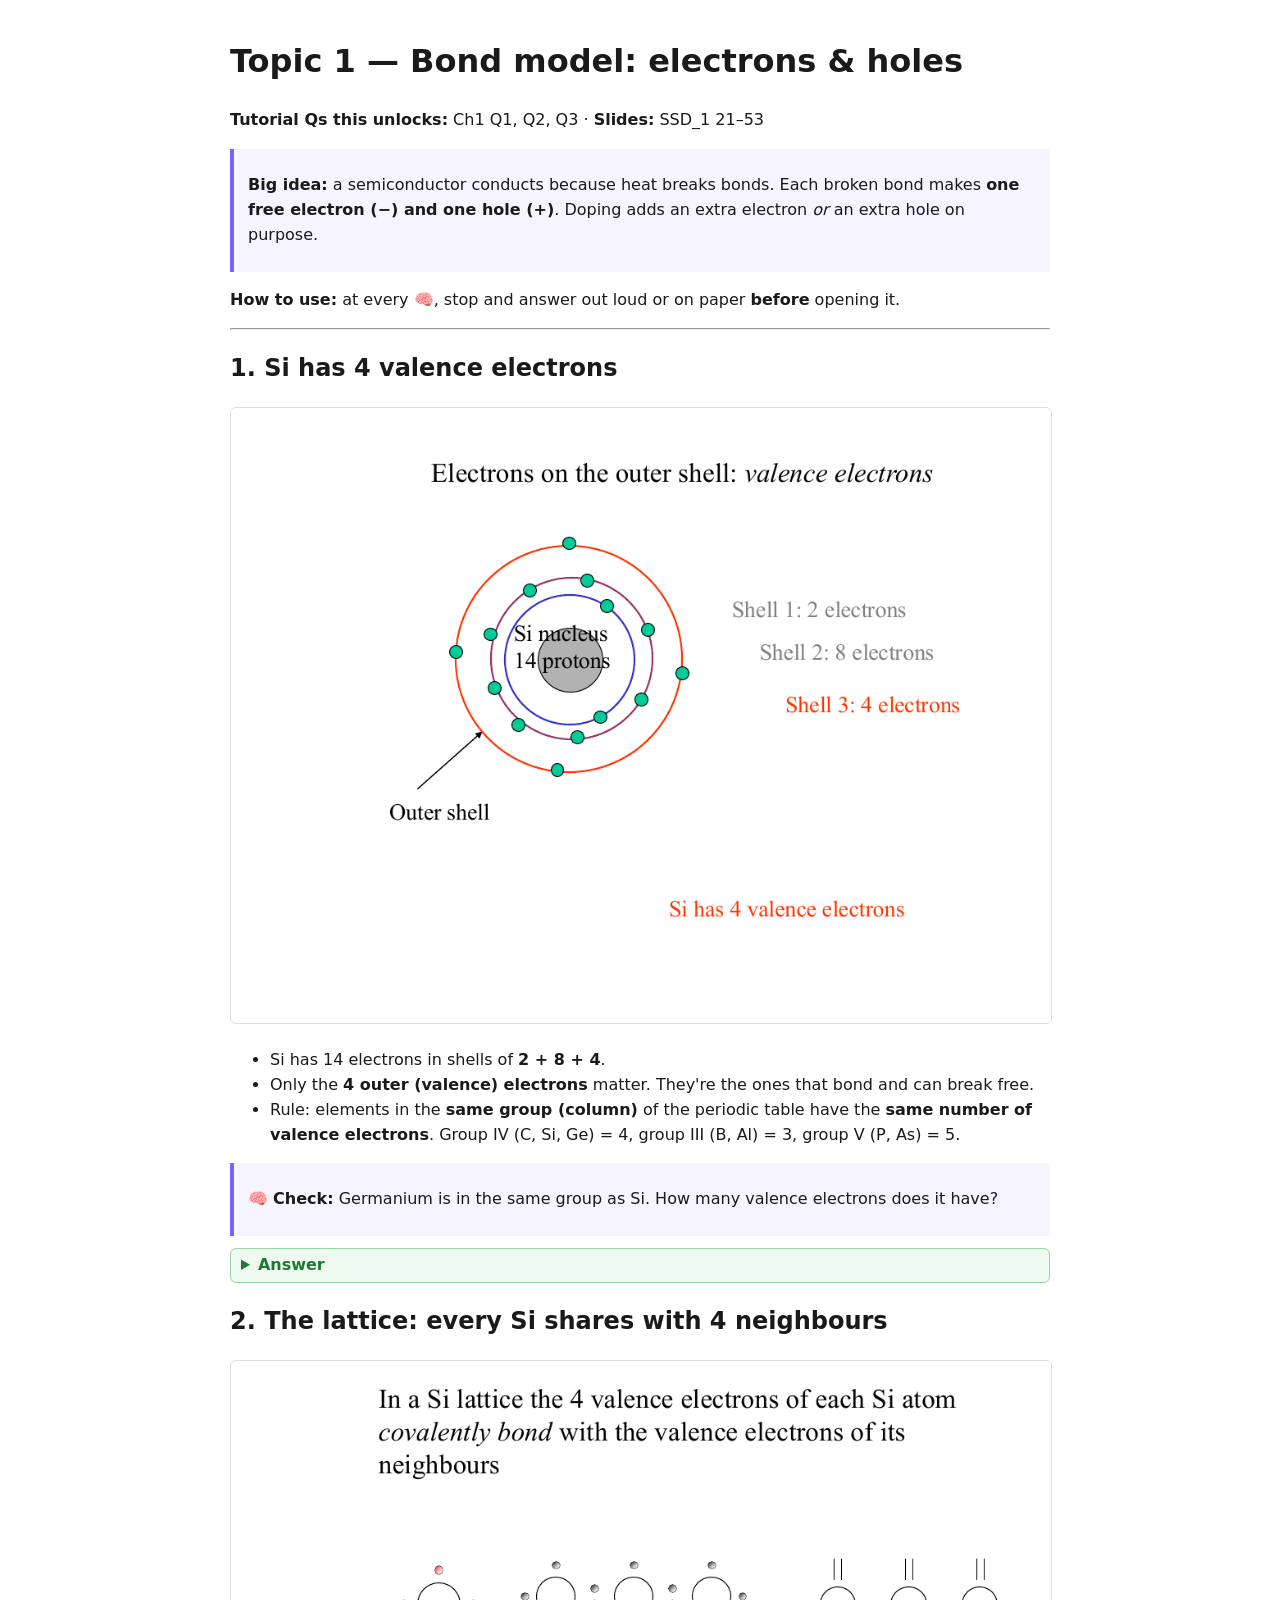
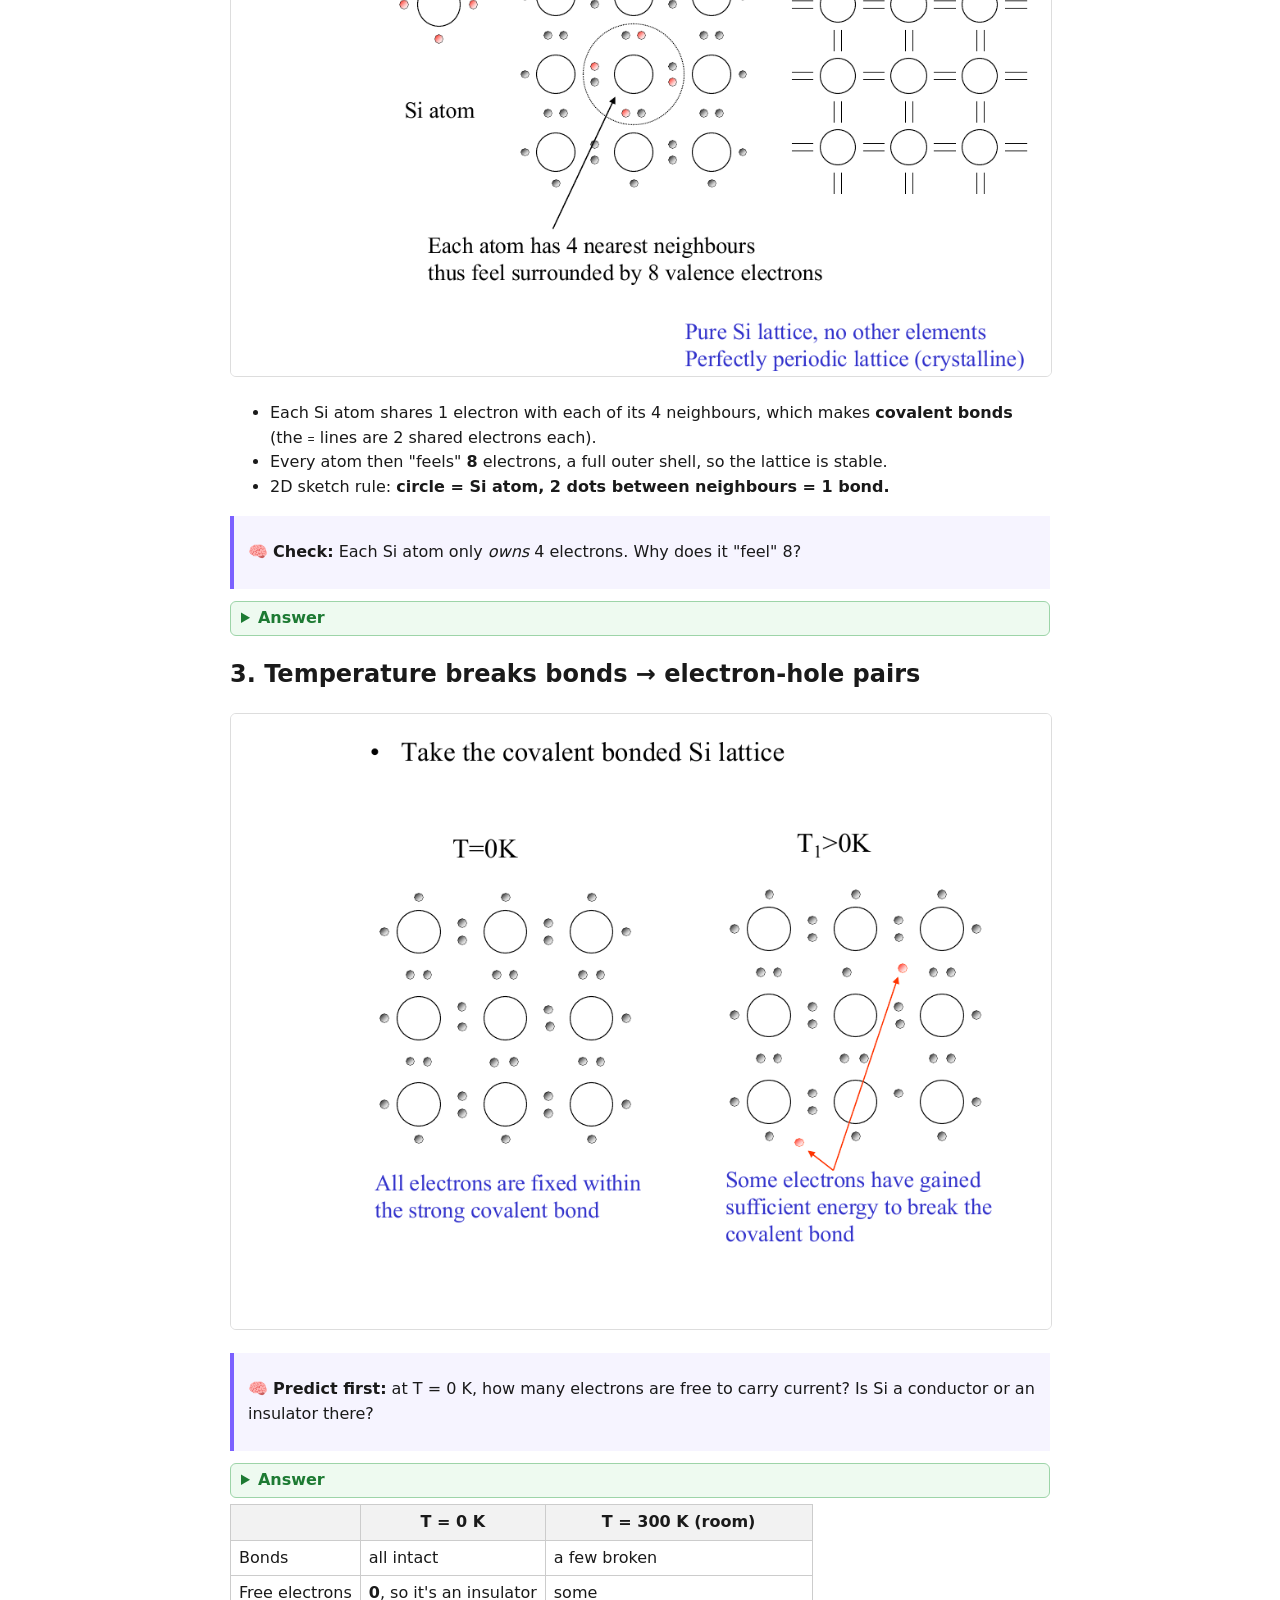
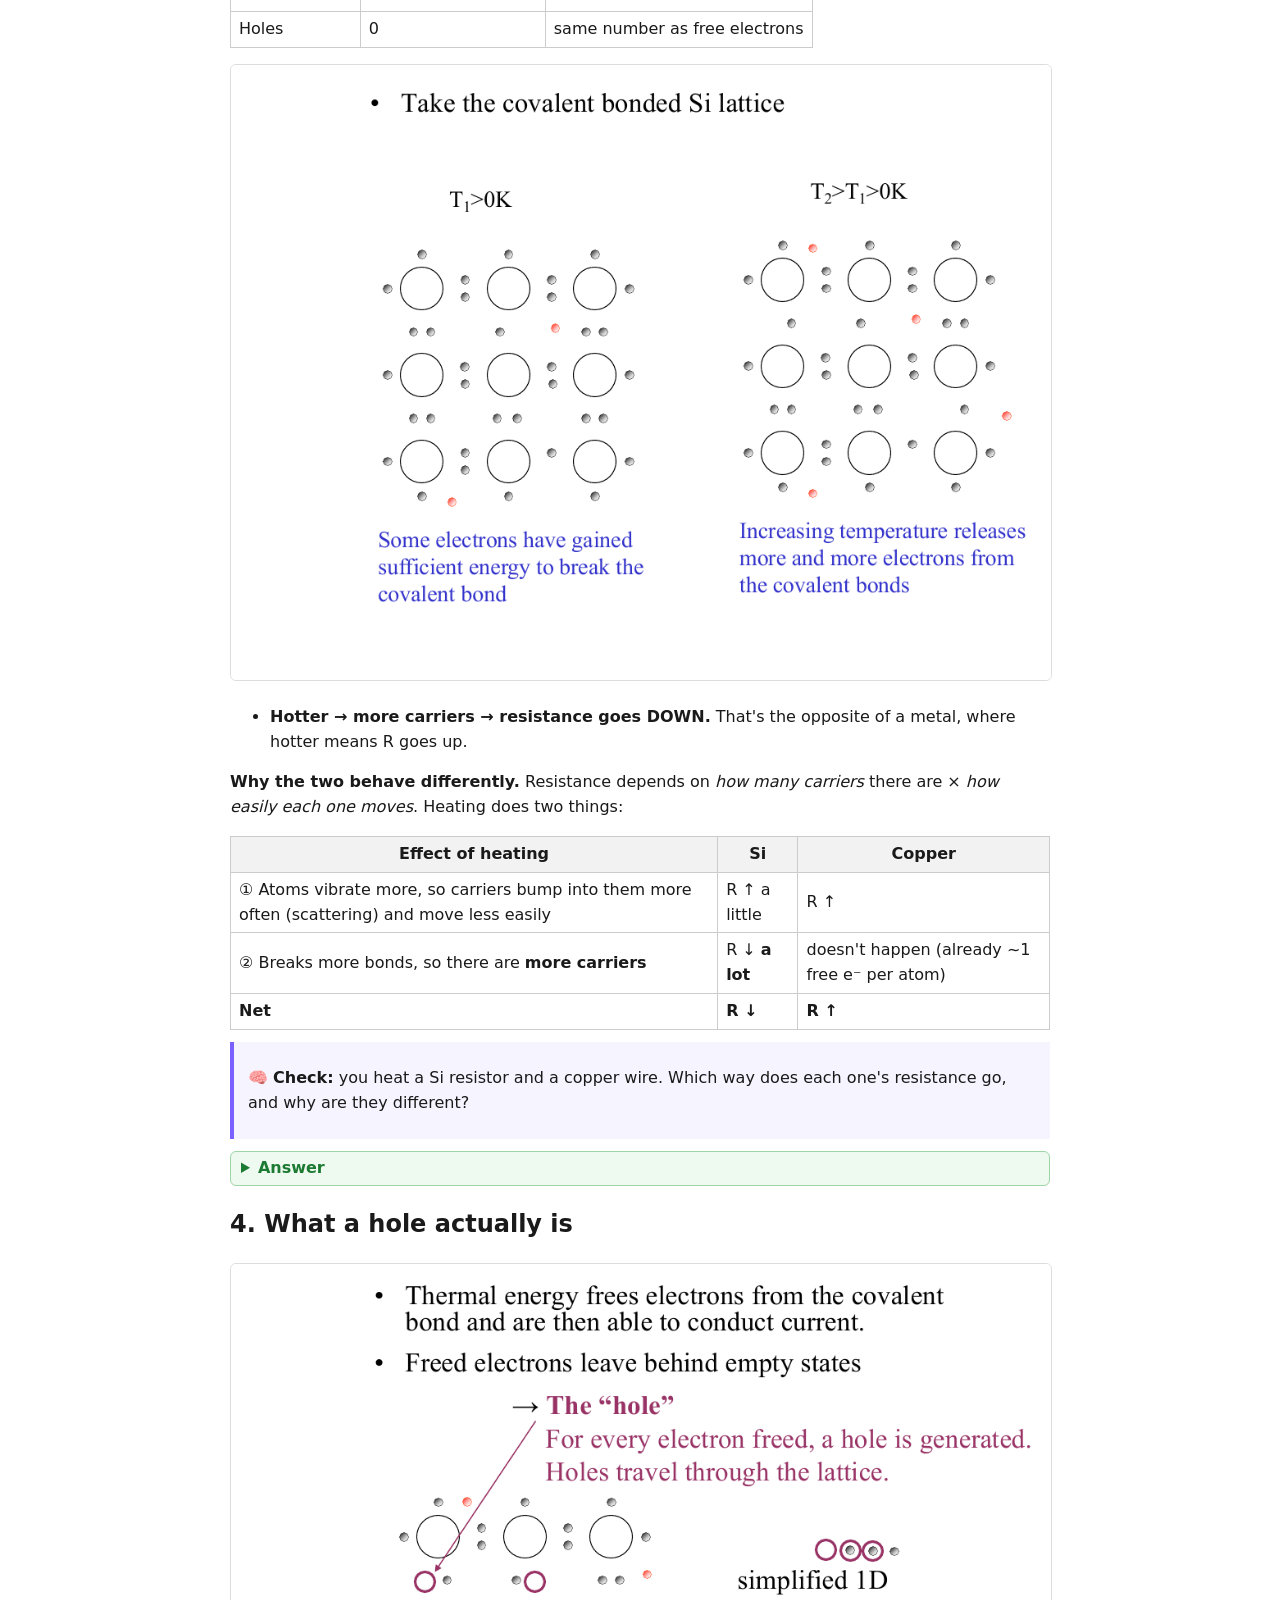
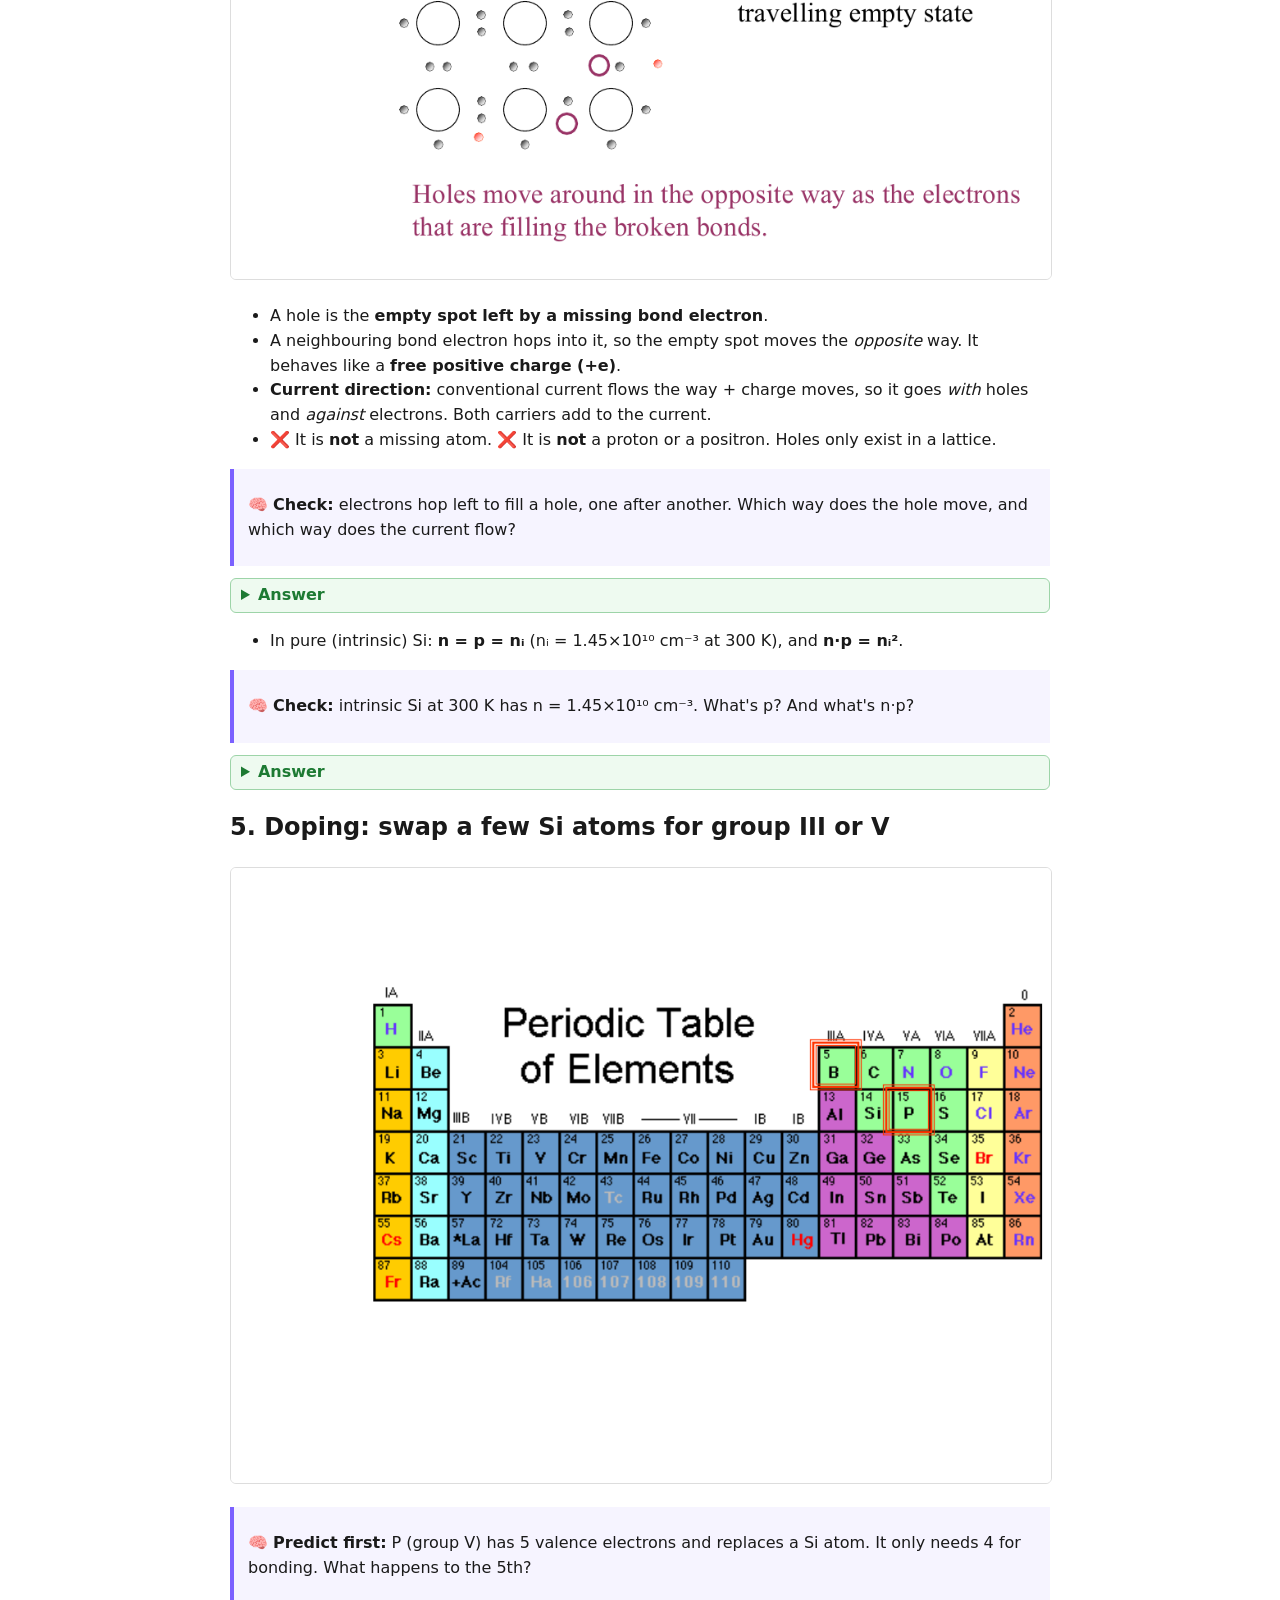
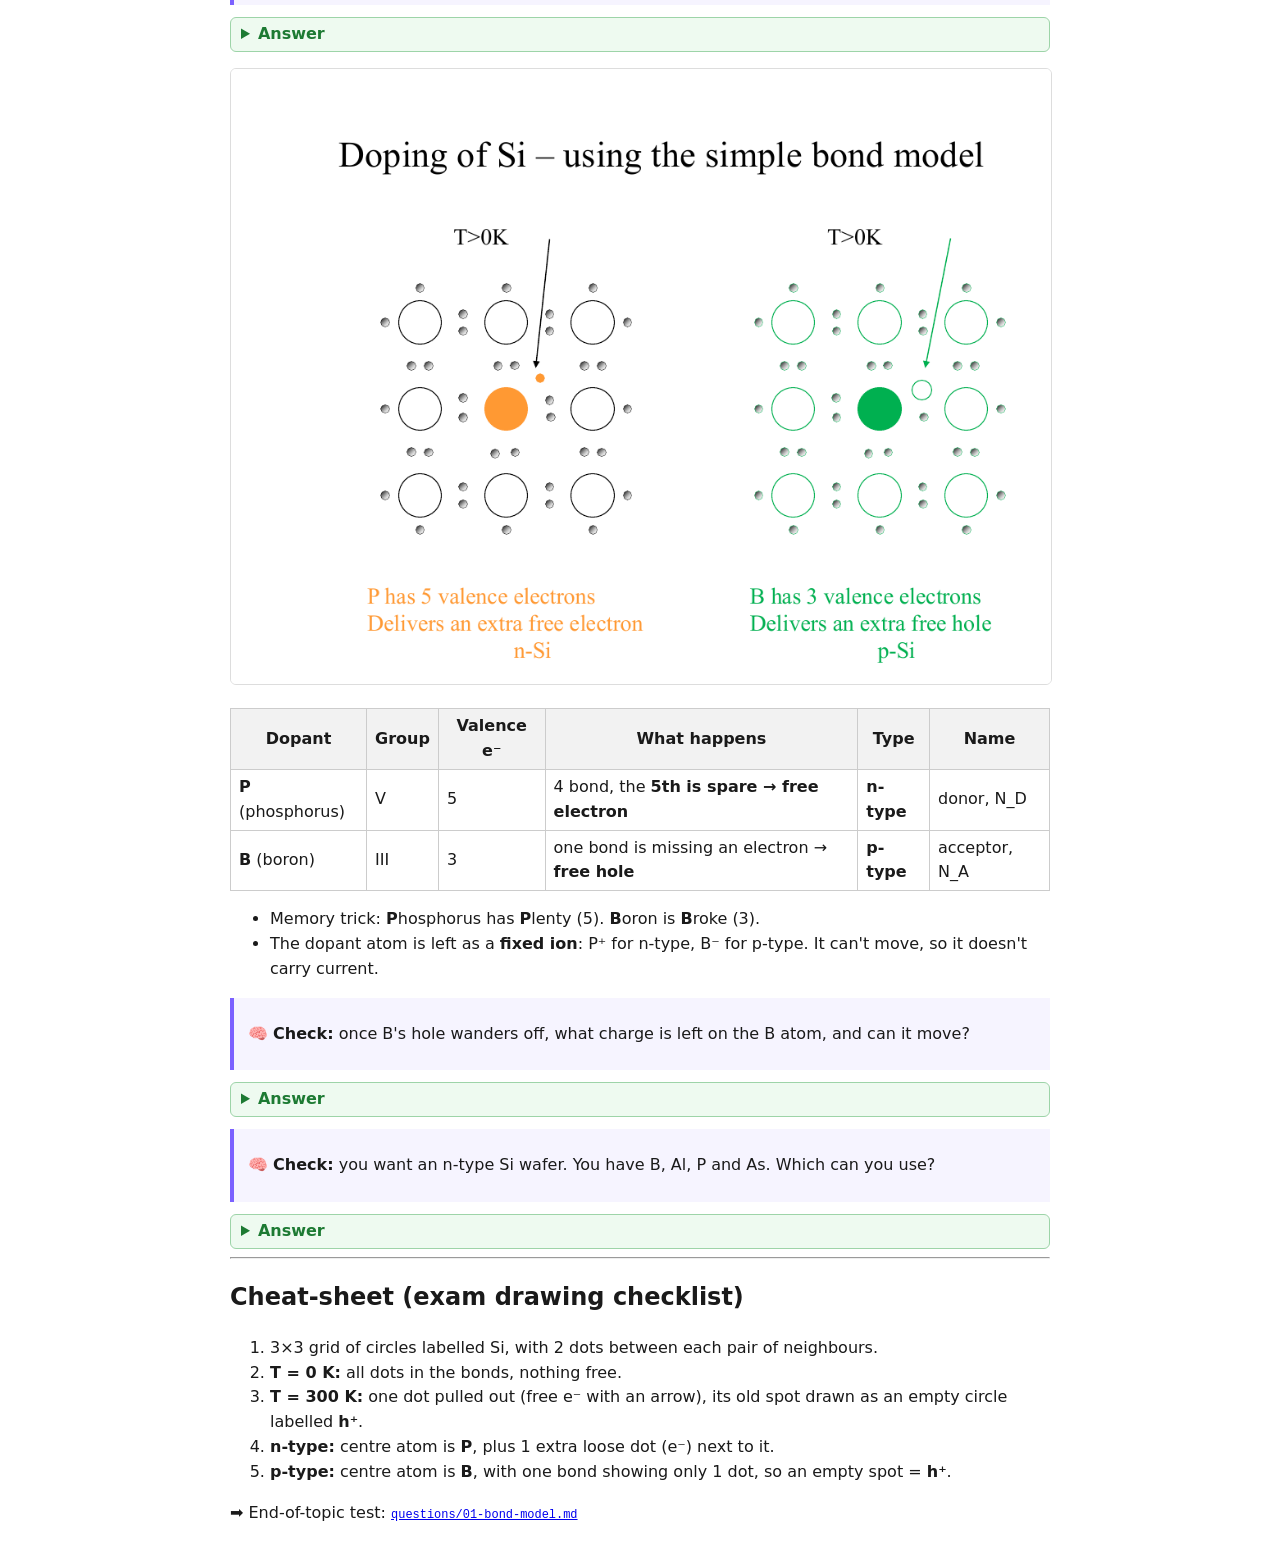
==== html/notes-01-bond-model.html @ 4ced3fd8 "Topic 1: R vs T explanation; HTML builder for in-app viewing Co-Authored-By: Claude Opus 5.5 <norepl" ====
<!doctype html><html><head><meta charset="utf-8"><meta name="viewport" content="width=device-width,initial-scale=1"><title>01-bond-model</title><style>body{font-family:system-ui,sans-serif;max-width:820px;margin:0 auto;padding:16px;line-height:1.55;background:#fff;color:#1a1a1a}
img{max-width:100%;border:1px solid #ddd;border-radius:6px}table{border-collapse:collapse;width:100%;display:block;overflow-x:auto}
td,th{border:1px solid #ccc;padding:5px 8px}th{background:#f2f2f2}blockquote{border-left:4px solid #7b61ff;background:#f6f4ff;margin:12px 0;padding:8px 14px}
details{background:#eefaf0;border:1px solid #9dd4a8;border-radius:6px;padding:4px 10px;margin:6px 0}summary{cursor:pointer;font-weight:600;color:#1d7a33}
pre{background:#f4f4f4;padding:10px;overflow-x:auto;border-radius:6px}code{font-size:.92em}
@media (prefers-color-scheme:dark){body{background:#17171a;color:#e6e6e6}th{background:#26262b}blockquote{background:#221f33}details{background:#16261a;border-color:#2f6b3c}summary{color:#7fd492}pre{background:#222}img{background:#fff}}</style></head><body><h1>Topic 1 — Bond model: electrons &amp; holes</h1>
<p><strong>Tutorial Qs this unlocks:</strong> Ch1 Q1, Q2, Q3 · <strong>Slides:</strong> SSD_1 21–53</p>
<blockquote>
<p><strong>Big idea:</strong> a semiconductor conducts because heat breaks bonds. Each broken bond makes <strong>one free electron (−) and one hole (+)</strong>. Doping adds an extra electron <em>or</em> an extra hole on purpose.</p>
</blockquote>
<p><strong>How to use:</strong> at every 🧠, stop and answer out loud or on paper <strong>before</strong> opening it.</p>
<hr />
<h2>1. Si has 4 valence electrons</h2>
<p><img alt="Si atom" src="[data-uri]" /></p>
<ul>
<li>Si has 14 electrons in shells of <strong>2 + 8 + 4</strong>.</li>
<li>Only the <strong>4 outer (valence) electrons</strong> matter. They're the ones that bond and can break free.</li>
<li>Rule: elements in the <strong>same group (column)</strong> of the periodic table have the <strong>same number of valence electrons</strong>. Group IV (C, Si, Ge) = 4, group III (B, Al) = 3, group V (P, As) = 5.</li>
</ul>
<blockquote>
<p>🧠 <strong>Check:</strong> Germanium is in the same group as Si. How many valence electrons does it have?</p>
</blockquote>
<details>
<summary>Answer</summary>
<p>4. Same group means the same number of outer electrons.</p>
</details>
<h2>2. The lattice: every Si shares with 4 neighbours</h2>
<p><img alt="Si lattice" src="[data-uri]" /></p>
<ul>
<li>Each Si atom shares 1 electron with each of its 4 neighbours, which makes <strong>covalent bonds</strong> (the <code>=</code> lines are 2 shared electrons each).</li>
<li>Every atom then "feels" <strong>8</strong> electrons, a full outer shell, so the lattice is stable.</li>
<li>2D sketch rule: <strong>circle = Si atom, 2 dots between neighbours = 1 bond.</strong></li>
</ul>
<blockquote>
<p>🧠 <strong>Check:</strong> Each Si atom only <em>owns</em> 4 electrons. Why does it "feel" 8?</p>
</blockquote>
<details>
<summary>Answer</summary>
<p>Each of its 4 bonds holds 2 electrons, one of its own and one from the neighbour. 4 bonds × 2 = 8.</p>
</details>
<h2>3. Temperature breaks bonds → electron-hole pairs</h2>
<p><img alt="T=0K vs T&gt;0K" src="[data-uri]" /></p>
<blockquote>
<p>🧠 <strong>Predict first:</strong> at T = 0 K, how many electrons are free to carry current? Is Si a conductor or an insulator there?</p>
</blockquote>
<details>
<summary>Answer</summary>
<p>Zero free electrons, so it's an insulator. Every electron is locked in a bond.</p>
</details>
<table>
<thead>
<tr>
<th></th>
<th>T = 0 K</th>
<th>T = 300 K (room)</th>
</tr>
</thead>
<tbody>
<tr>
<td>Bonds</td>
<td>all intact</td>
<td>a few broken</td>
</tr>
<tr>
<td>Free electrons</td>
<td><strong>0</strong>, so it's an insulator</td>
<td>some</td>
</tr>
<tr>
<td>Holes</td>
<td>0</td>
<td>same number as free electrons</td>
</tr>
</tbody>
</table>
<p><img alt="More T, more broken bonds" src="[data-uri]" /></p>
<ul>
<li><strong>Hotter → more carriers → resistance goes DOWN.</strong> That's the opposite of a metal, where hotter means R goes up.</li>
</ul>
<p><strong>Why the two behave differently.</strong> Resistance depends on <em>how many carriers</em> there are × <em>how easily each one moves</em>. Heating does two things:</p>
<table>
<thead>
<tr>
<th>Effect of heating</th>
<th>Si</th>
<th>Copper</th>
</tr>
</thead>
<tbody>
<tr>
<td>① Atoms vibrate more, so carriers bump into them more often (scattering) and move less easily</td>
<td>R ↑ a little</td>
<td>R ↑</td>
</tr>
<tr>
<td>② Breaks more bonds, so there are <strong>more carriers</strong></td>
<td>R ↓ <strong>a lot</strong></td>
<td>doesn't happen (already ~1 free e⁻ per atom)</td>
</tr>
<tr>
<td><strong>Net</strong></td>
<td><strong>R ↓</strong></td>
<td><strong>R ↑</strong></td>
</tr>
</tbody>
</table>
<blockquote>
<p>🧠 <strong>Check:</strong> you heat a Si resistor and a copper wire. Which way does each one's resistance go, and why are they different?</p>
</blockquote>
<details>
<summary>Answer</summary>
<p>Si: R ↓, because more broken bonds means more carriers. Copper: R ↑, because its carrier number is fixed and the heat only adds scattering.</p>
</details>
<h2>4. What a hole actually is</h2>
<p><img alt="The hole" src="[data-uri]" /></p>
<ul>
<li>A hole is the <strong>empty spot left by a missing bond electron</strong>.</li>
<li>A neighbouring bond electron hops into it, so the empty spot moves the <em>opposite</em> way. It behaves like a <strong>free positive charge (+e)</strong>.</li>
<li><strong>Current direction:</strong> conventional current flows the way + charge moves, so it goes <em>with</em> holes and <em>against</em> electrons. Both carriers add to the current.</li>
<li>❌ It is <strong>not</strong> a missing atom. ❌ It is <strong>not</strong> a proton or a positron. Holes only exist in a lattice.</li>
</ul>
<blockquote>
<p>🧠 <strong>Check:</strong> electrons hop left to fill a hole, one after another. Which way does the hole move, and which way does the current flow?</p>
</blockquote>
<details>
<summary>Answer</summary>
<p>The hole moves right. Current flows right too, because a hole is +ve and current follows positive charge. That matches electrons moving left, which also gives conventional current to the right.</p>
</details>
<ul>
<li>In pure (intrinsic) Si: <strong>n = p = nᵢ</strong> (nᵢ = 1.45×10¹⁰ cm⁻³ at 300 K), and <strong>n·p = nᵢ²</strong>.</li>
</ul>
<blockquote>
<p>🧠 <strong>Check:</strong> intrinsic Si at 300 K has n = 1.45×10¹⁰ cm⁻³. What's p? And what's n·p?</p>
</blockquote>
<details>
<summary>Answer</summary>
<p>p = 1.45×10¹⁰ cm⁻³, because every broken bond makes one of each. n·p = nᵢ² = (1.45×10¹⁰)² ≈ 2.1×10²⁰ cm⁻⁶.</p>
</details>
<h2>5. Doping: swap a few Si atoms for group III or V</h2>
<p><img alt="Periodic table" src="[data-uri]" /></p>
<blockquote>
<p>🧠 <strong>Predict first:</strong> P (group V) has 5 valence electrons and replaces a Si atom. It only needs 4 for bonding. What happens to the 5th?</p>
</blockquote>
<details>
<summary>Answer</summary>
<p>It's spare and only loosely held, so at room temperature it breaks free and becomes a free electron. The result is n-type.</p>
</details>
<p><img alt="Doping in the bond model" src="[data-uri]" /></p>
<table>
<thead>
<tr>
<th>Dopant</th>
<th>Group</th>
<th>Valence e⁻</th>
<th>What happens</th>
<th>Type</th>
<th>Name</th>
</tr>
</thead>
<tbody>
<tr>
<td><strong>P</strong> (phosphorus)</td>
<td>V</td>
<td>5</td>
<td>4 bond, the <strong>5th is spare → free electron</strong></td>
<td><strong>n-type</strong></td>
<td>donor, N_D</td>
</tr>
<tr>
<td><strong>B</strong> (boron)</td>
<td>III</td>
<td>3</td>
<td>one bond is missing an electron → <strong>free hole</strong></td>
<td><strong>p-type</strong></td>
<td>acceptor, N_A</td>
</tr>
</tbody>
</table>
<ul>
<li>Memory trick: <strong>P</strong>hosphorus has <strong>P</strong>lenty (5). <strong>B</strong>oron is <strong>B</strong>roke (3).</li>
<li>The dopant atom is left as a <strong>fixed ion</strong>: P⁺ for n-type, B⁻ for p-type. It can't move, so it doesn't carry current.</li>
</ul>
<blockquote>
<p>🧠 <strong>Check:</strong> once B's hole wanders off, what charge is left on the B atom, and can it move?</p>
</blockquote>
<details>
<summary>Answer</summary>
<p>B⁻, because it has gained an electron to complete its 4th bond. It's locked into the lattice, so it can't move and doesn't carry current.</p>
</details>
<blockquote>
<p>🧠 <strong>Check:</strong> you want an n-type Si wafer. You have B, Al, P and As. Which can you use?</p>
</blockquote>
<details>
<summary>Answer</summary>
<p>P and As, which are group V (5 e⁻). B and Al are group III, so they'd make p-type.</p>
</details>
<hr />
<h2>Cheat-sheet (exam drawing checklist)</h2>
<ol>
<li>3×3 grid of circles labelled Si, with 2 dots between each pair of neighbours.</li>
<li><strong>T = 0 K:</strong> all dots in the bonds, nothing free.</li>
<li><strong>T = 300 K:</strong> one dot pulled out (free e⁻ with an arrow), its old spot drawn as an empty circle labelled <strong>h⁺</strong>.</li>
<li><strong>n-type:</strong> centre atom is <strong>P</strong>, plus 1 extra loose dot (e⁻) next to it.</li>
<li><strong>p-type:</strong> centre atom is <strong>B</strong>, with one bond showing only 1 dot, so an empty spot = <strong>h⁺</strong>.</li>
</ol>
<p>➡️ End-of-topic test: <a href="questions-01-bond-model.html"><code>questions/01-bond-model.md</code></a></p></body></html>
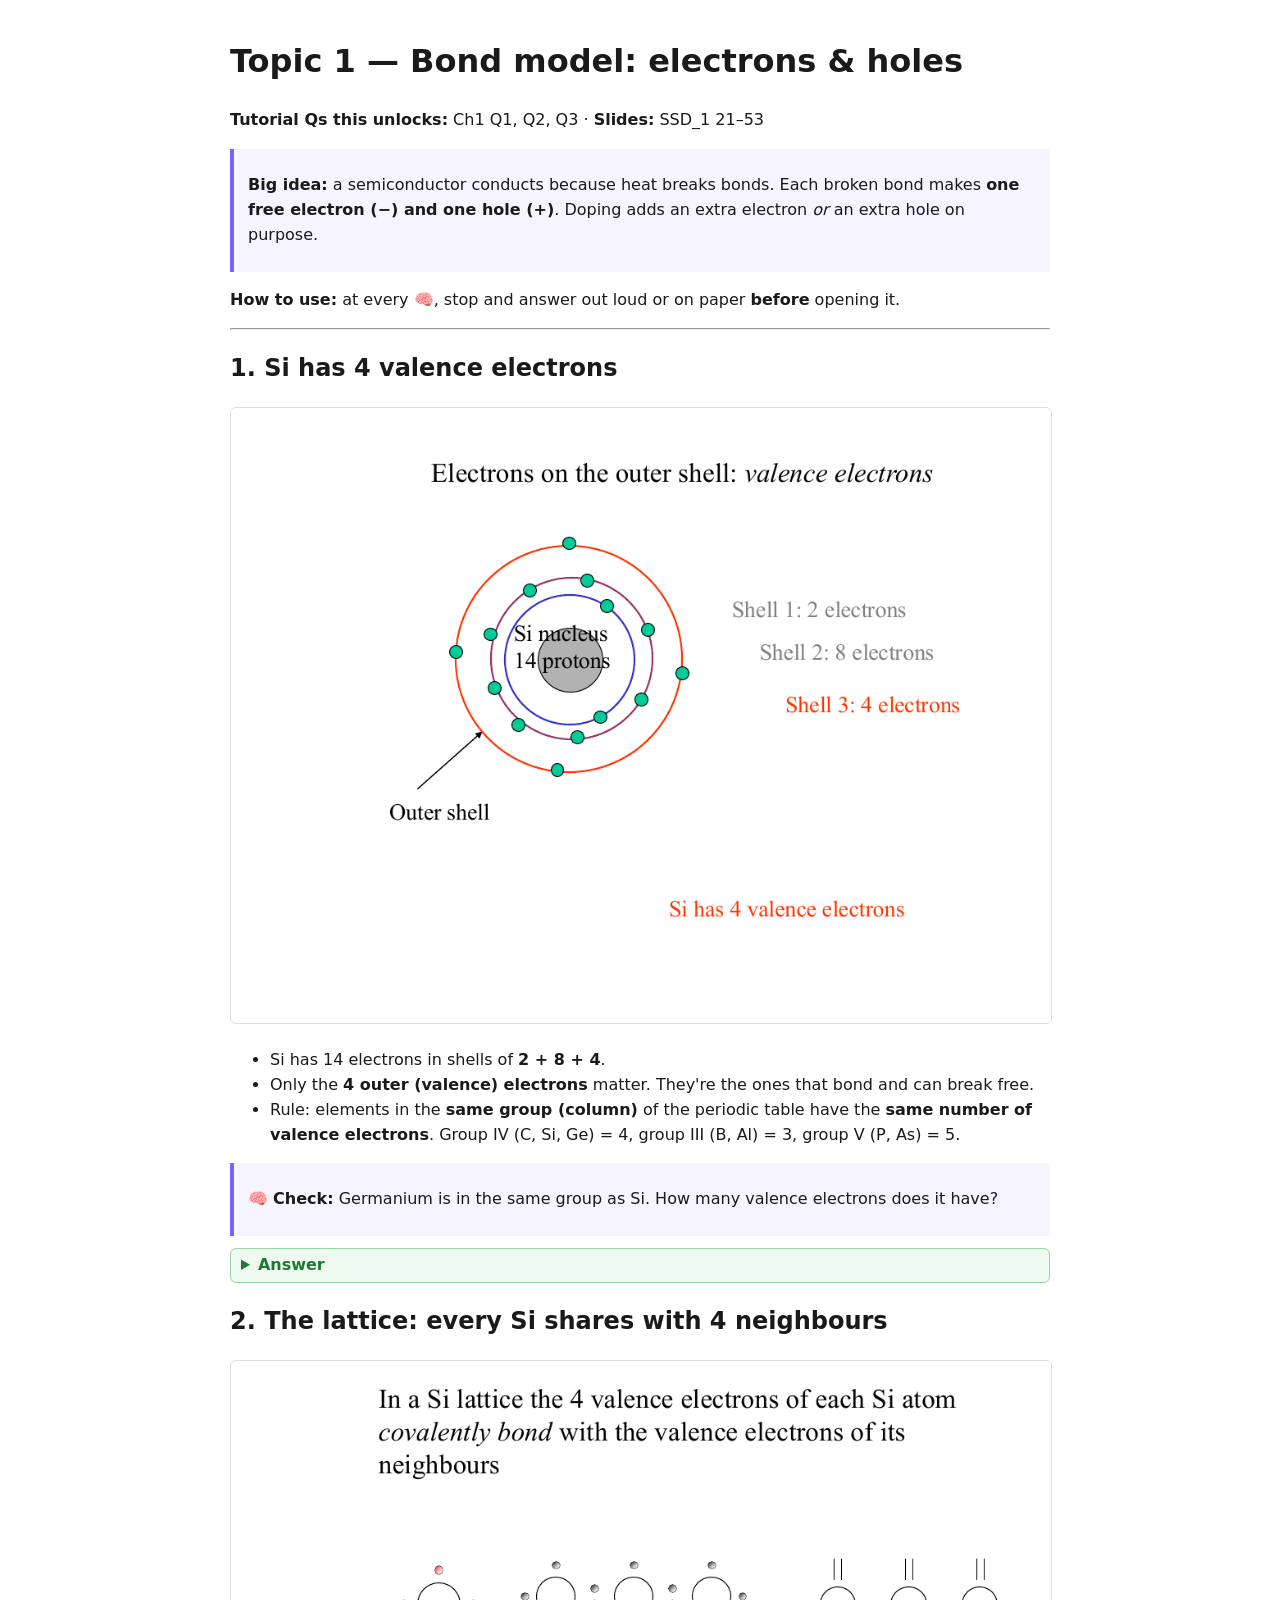
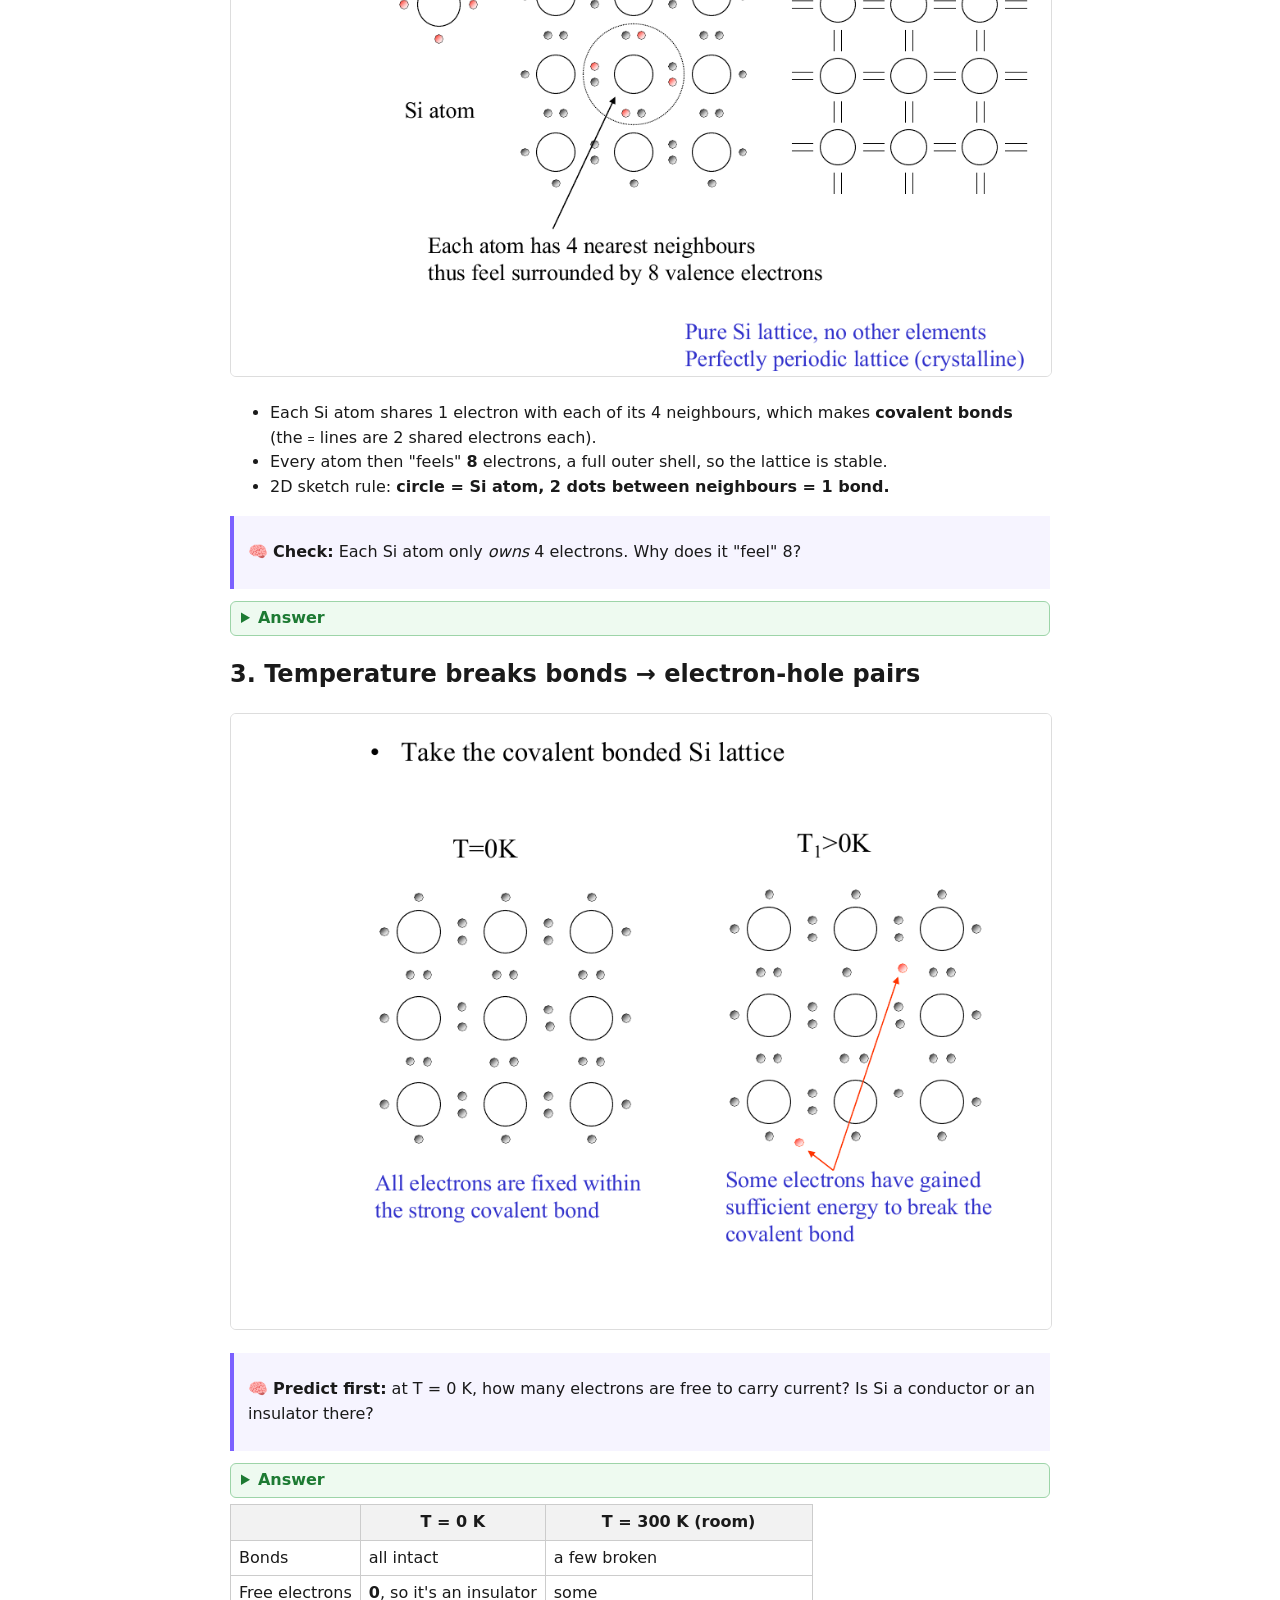
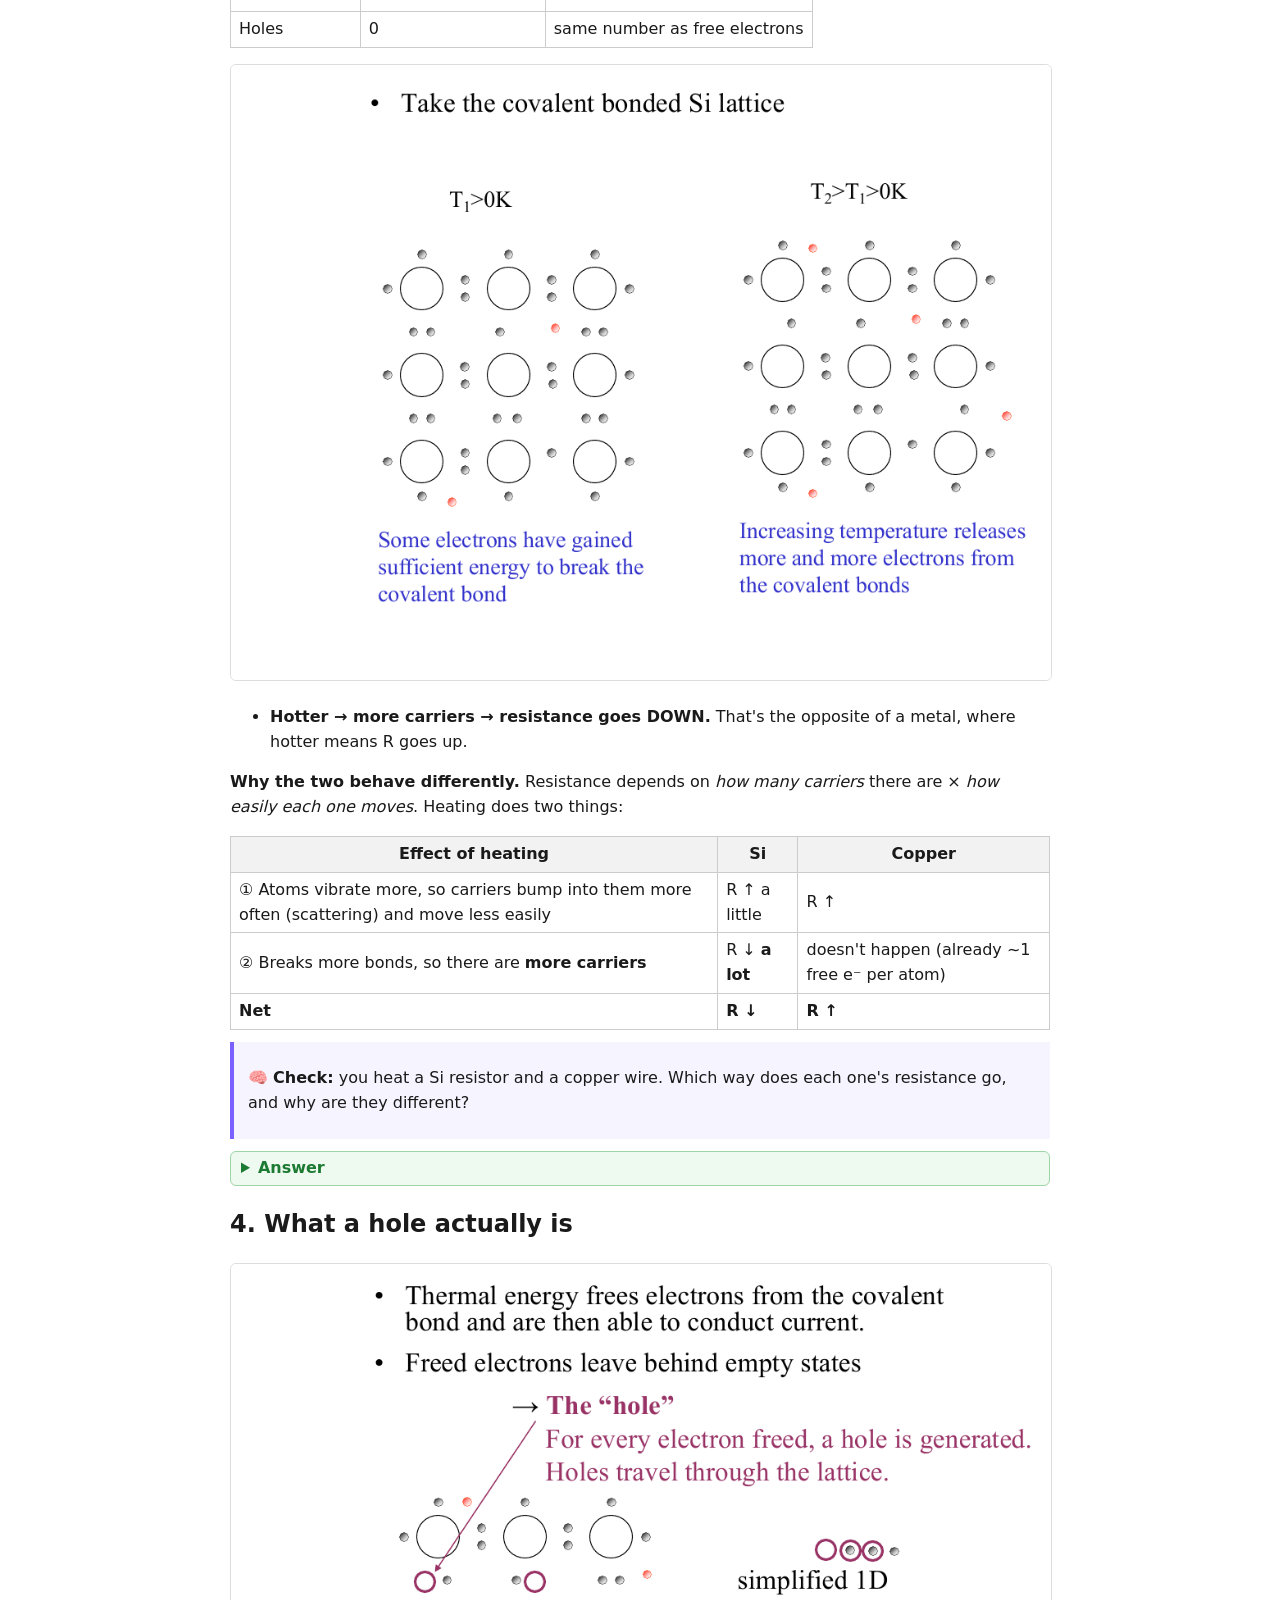
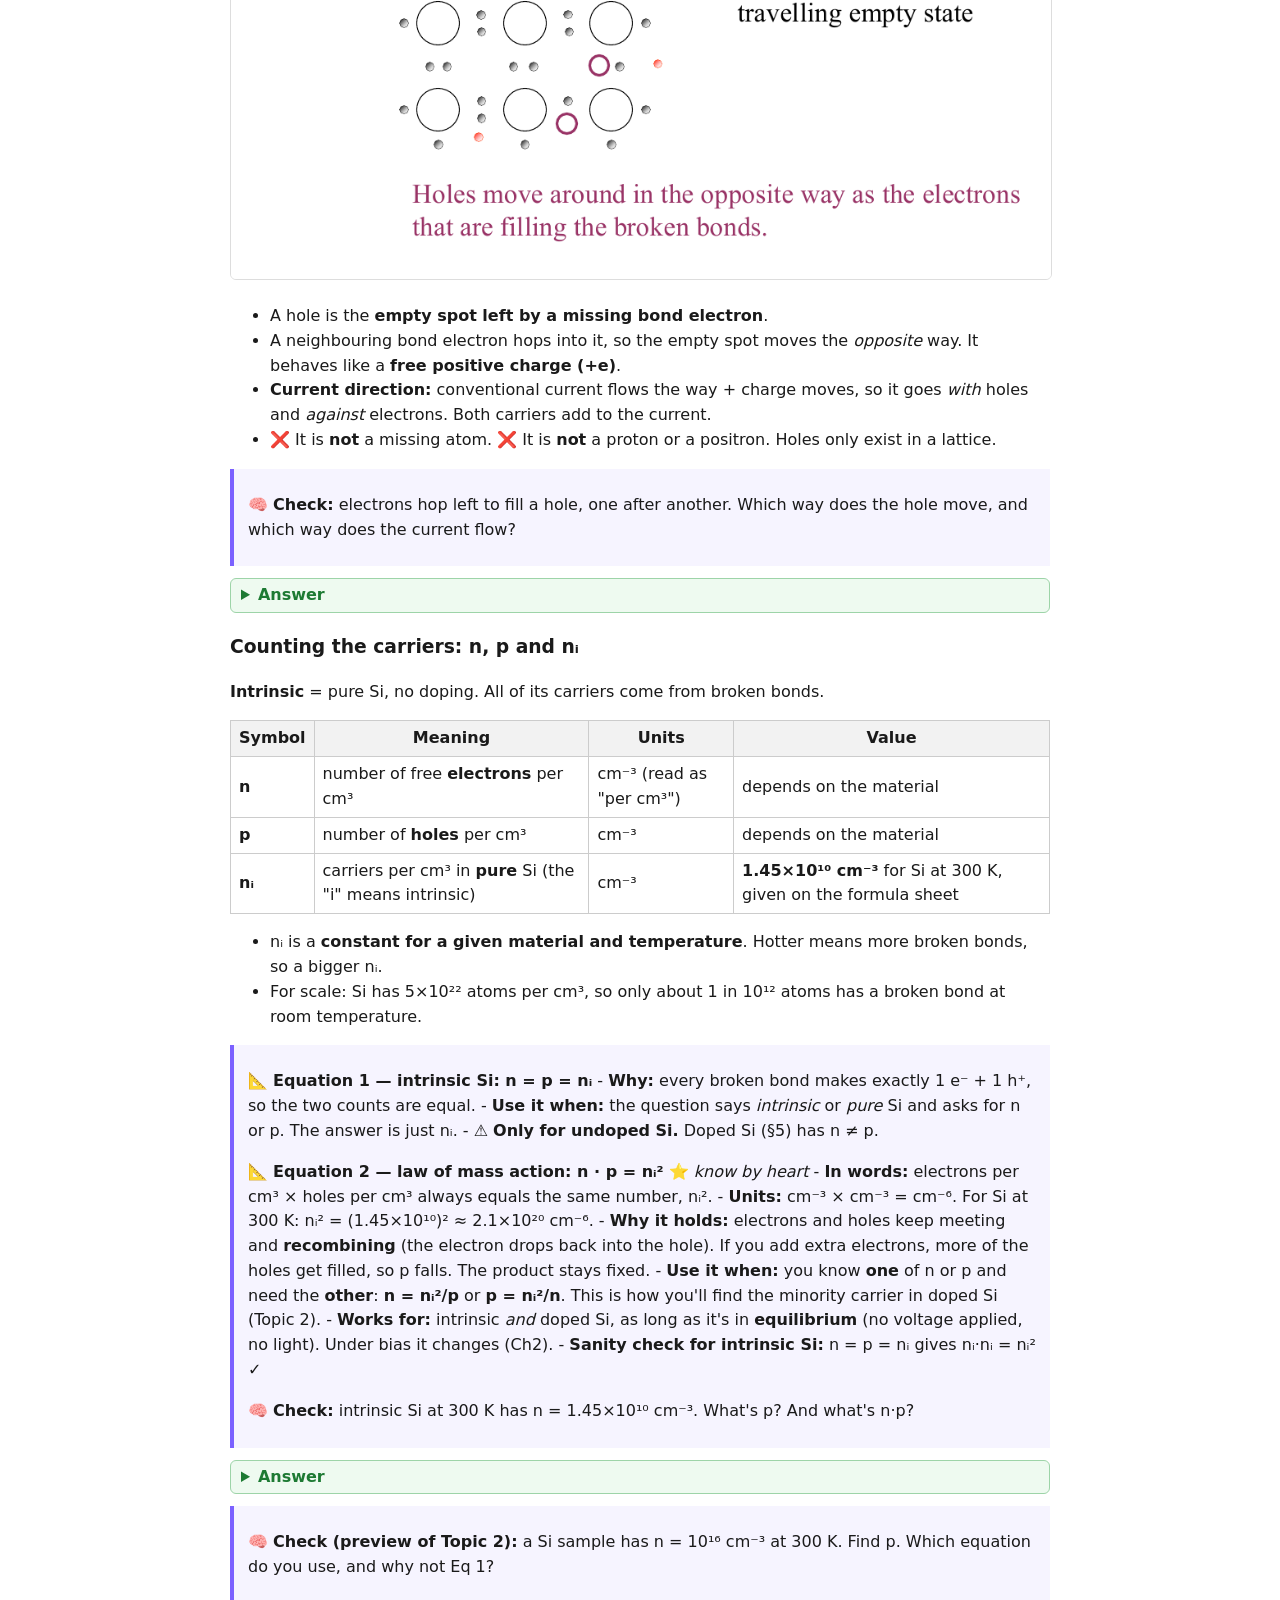
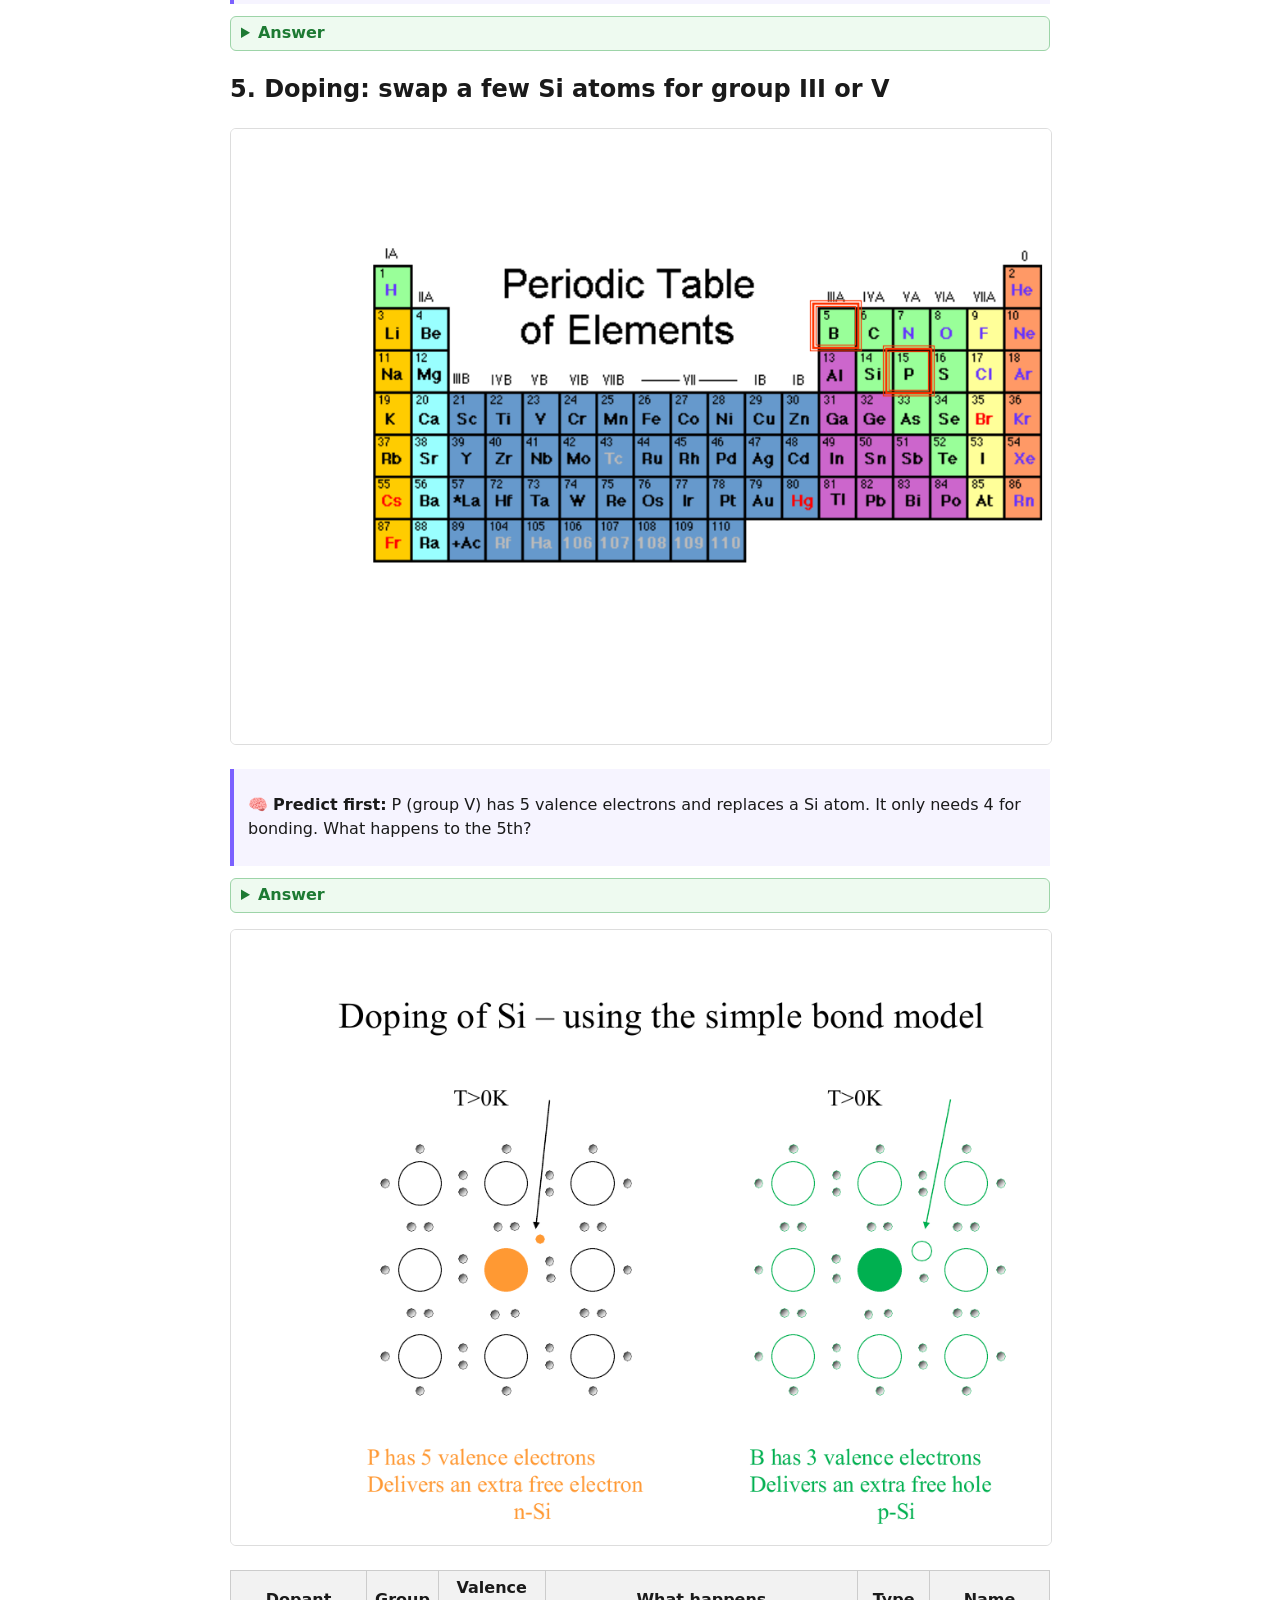
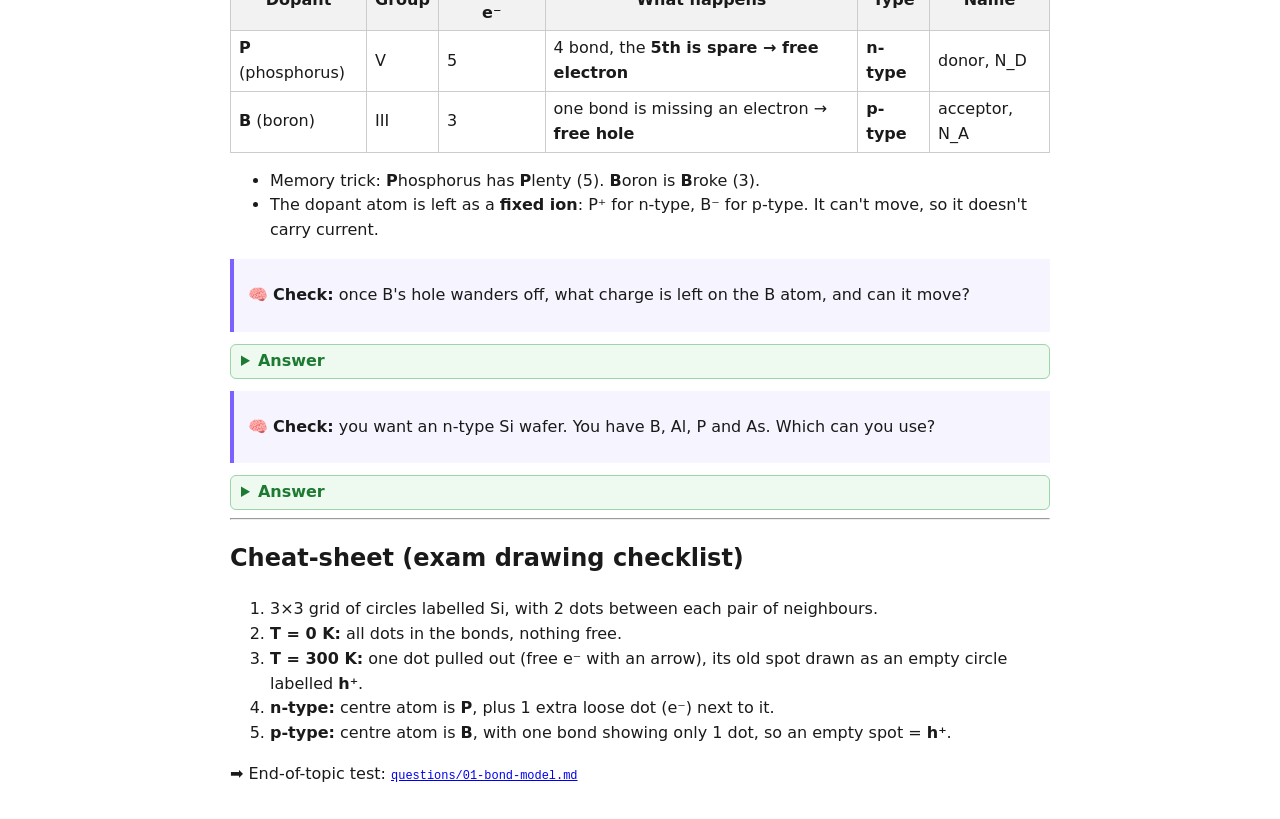
==== commit 9276051b: "Topic 1: equation boxes for n, p, ni and mass action Co-Authored-By: Claude Opus 5.5 <noreply@anthro" ====
--- a/html/notes-01-bond-model.html
+++ b/html/notes-01-bond-model.html
@@ -126,15 +126,66 @@
 <summary>Answer</summary>
 <p>The hole moves right. Current flows right too, because a hole is +ve and current follows positive charge. That matches electrons moving left, which also gives conventional current to the right.</p>
 </details>
-<ul>
-<li>In pure (intrinsic) Si: <strong>n = p = nᵢ</strong> (nᵢ = 1.45×10¹⁰ cm⁻³ at 300 K), and <strong>n·p = nᵢ²</strong>.</li>
-</ul>
-<blockquote>
+<h3>Counting the carriers: n, p and nᵢ</h3>
+<p><strong>Intrinsic</strong> = pure Si, no doping. All of its carriers come from broken bonds.</p>
+<table>
+<thead>
+<tr>
+<th>Symbol</th>
+<th>Meaning</th>
+<th>Units</th>
+<th>Value</th>
+</tr>
+</thead>
+<tbody>
+<tr>
+<td><strong>n</strong></td>
+<td>number of free <strong>electrons</strong> per cm³</td>
+<td>cm⁻³ (read as "per cm³")</td>
+<td>depends on the material</td>
+</tr>
+<tr>
+<td><strong>p</strong></td>
+<td>number of <strong>holes</strong> per cm³</td>
+<td>cm⁻³</td>
+<td>depends on the material</td>
+</tr>
+<tr>
+<td><strong>nᵢ</strong></td>
+<td>carriers per cm³ in <strong>pure</strong> Si (the "i" means intrinsic)</td>
+<td>cm⁻³</td>
+<td><strong>1.45×10¹⁰ cm⁻³</strong> for Si at 300 K, given on the formula sheet</td>
+</tr>
+</tbody>
+</table>
+<ul>
+<li>nᵢ is a <strong>constant for a given material and temperature</strong>. Hotter means more broken bonds, so a bigger nᵢ.</li>
+<li>For scale: Si has 5×10²² atoms per cm³, so only about 1 in 10¹² atoms has a broken bond at room temperature.</li>
+</ul>
+<blockquote>
+<p>📐 <strong>Equation 1 — intrinsic Si: n = p = nᵢ</strong>
+- <strong>Why:</strong> every broken bond makes exactly 1 e⁻ + 1 h⁺, so the two counts are equal.
+- <strong>Use it when:</strong> the question says <em>intrinsic</em> or <em>pure</em> Si and asks for n or p. The answer is just nᵢ.
+- ⚠️ <strong>Only for undoped Si.</strong> Doped Si (§5) has n ≠ p.</p>
+<p>📐 <strong>Equation 2 — law of mass action: n · p = nᵢ²</strong> ⭐ <em>know by heart</em>
+- <strong>In words:</strong> electrons per cm³ × holes per cm³ always equals the same number, nᵢ².
+- <strong>Units:</strong> cm⁻³ × cm⁻³ = cm⁻⁶. For Si at 300 K: nᵢ² = (1.45×10¹⁰)² ≈ 2.1×10²⁰ cm⁻⁶.
+- <strong>Why it holds:</strong> electrons and holes keep meeting and <strong>recombining</strong> (the electron drops back into the hole). If you add extra electrons, more of the holes get filled, so p falls. The product stays fixed.
+- <strong>Use it when:</strong> you know <strong>one</strong> of n or p and need the <strong>other</strong>: <strong>n = nᵢ²/p</strong> or <strong>p = nᵢ²/n</strong>. This is how you'll find the minority carrier in doped Si (Topic 2).
+- <strong>Works for:</strong> intrinsic <em>and</em> doped Si, as long as it's in <strong>equilibrium</strong> (no voltage applied, no light). Under bias it changes (Ch2).
+- <strong>Sanity check for intrinsic Si:</strong> n = p = nᵢ gives nᵢ·nᵢ = nᵢ² ✓</p>
 <p>🧠 <strong>Check:</strong> intrinsic Si at 300 K has n = 1.45×10¹⁰ cm⁻³. What's p? And what's n·p?</p>
 </blockquote>
 <details>
 <summary>Answer</summary>
-<p>p = 1.45×10¹⁰ cm⁻³, because every broken bond makes one of each. n·p = nᵢ² = (1.45×10¹⁰)² ≈ 2.1×10²⁰ cm⁻⁶.</p>
+<p>Intrinsic, so use Eq 1: p = n = 1.45×10¹⁰ cm⁻³. Then Eq 2: n·p = nᵢ² = (1.45×10¹⁰)² ≈ 2.1×10²⁰ cm⁻⁶.</p>
+</details>
+<blockquote>
+<p>🧠 <strong>Check (preview of Topic 2):</strong> a Si sample has n = 10¹⁶ cm⁻³ at 300 K. Find p. Which equation do you use, and why not Eq 1?</p>
+</blockquote>
+<details>
+<summary>Answer</summary>
+<p>n ≠ nᵢ, so it's not intrinsic and Eq 1 doesn't apply. You know n and need p, so use Eq 2: p = nᵢ²/n = 2.1×10²⁰ / 10¹⁶ = 2.1×10⁴ cm⁻³. That's tiny: there are hardly any holes.</p>
 </details>
 <h2>5. Doping: swap a few Si atoms for group III or V</h2>
 <p><img alt="Periodic table" src="[data-uri]" /></p>
